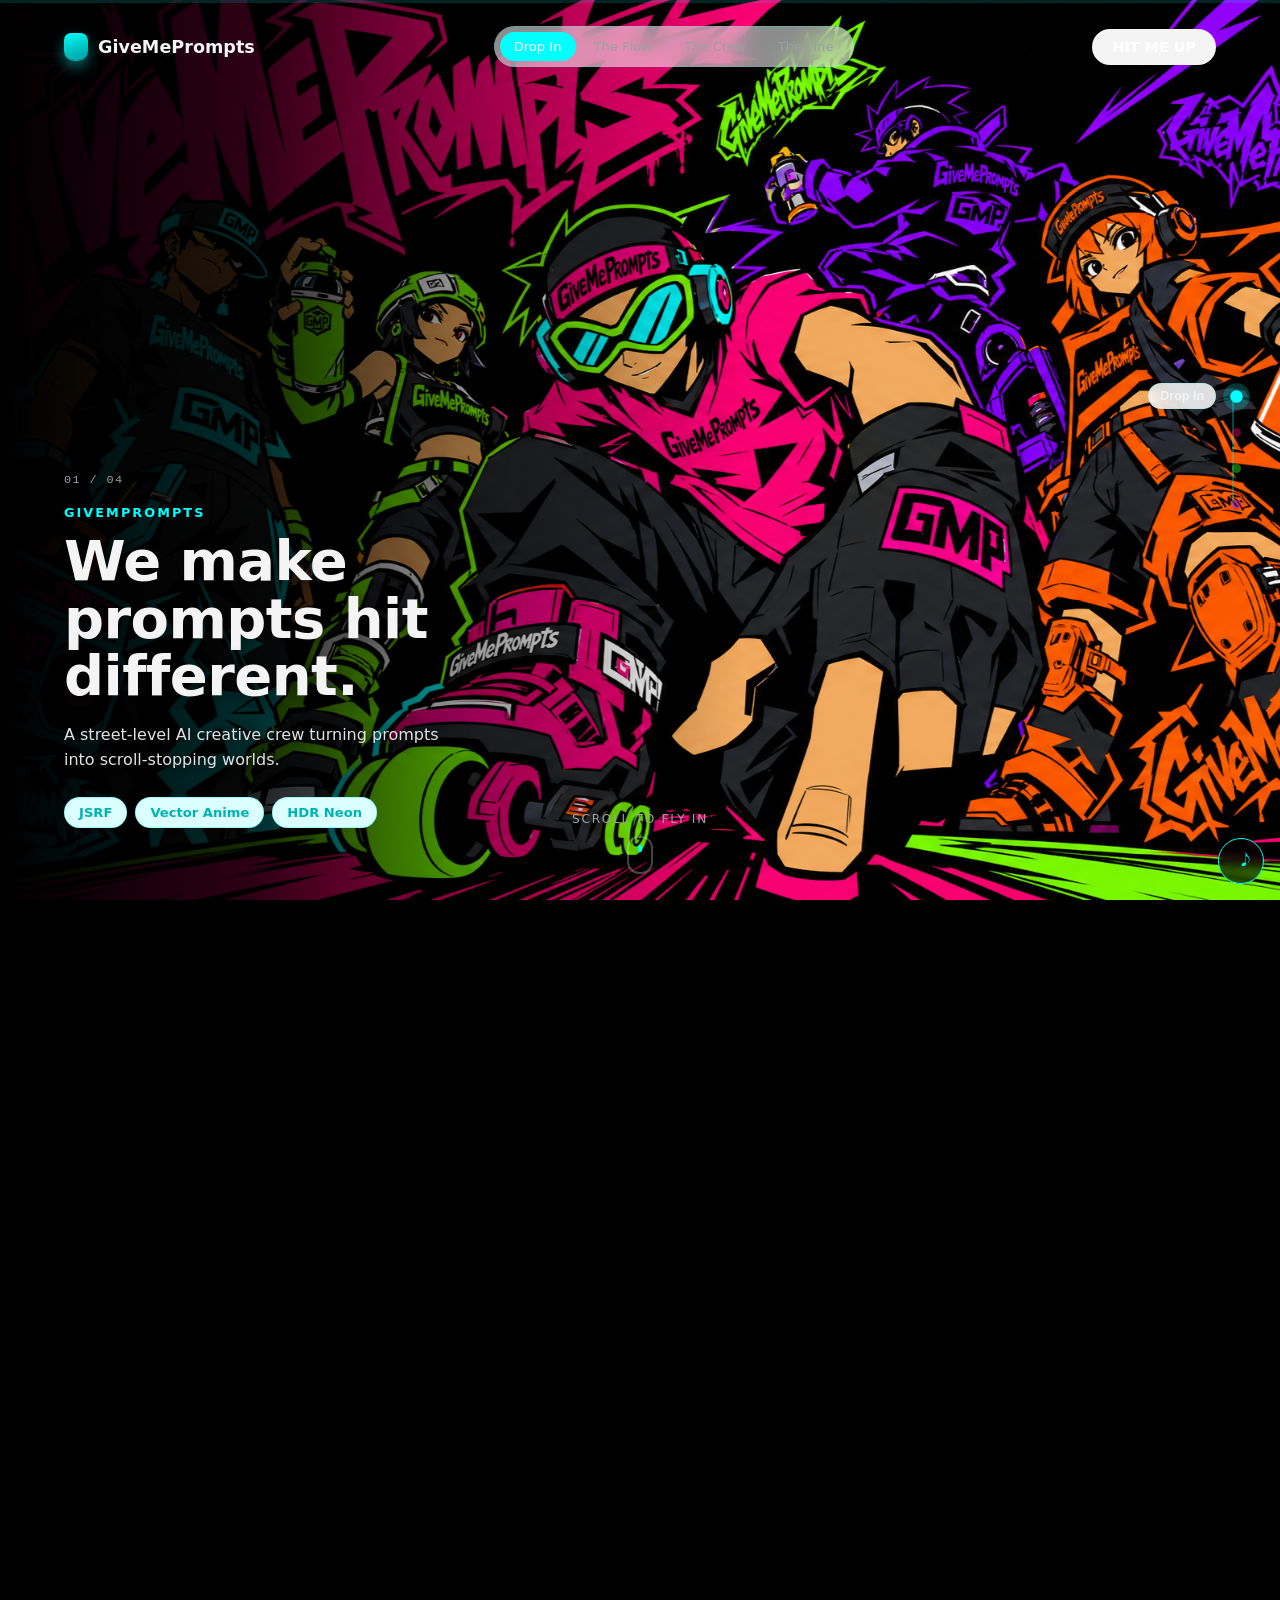
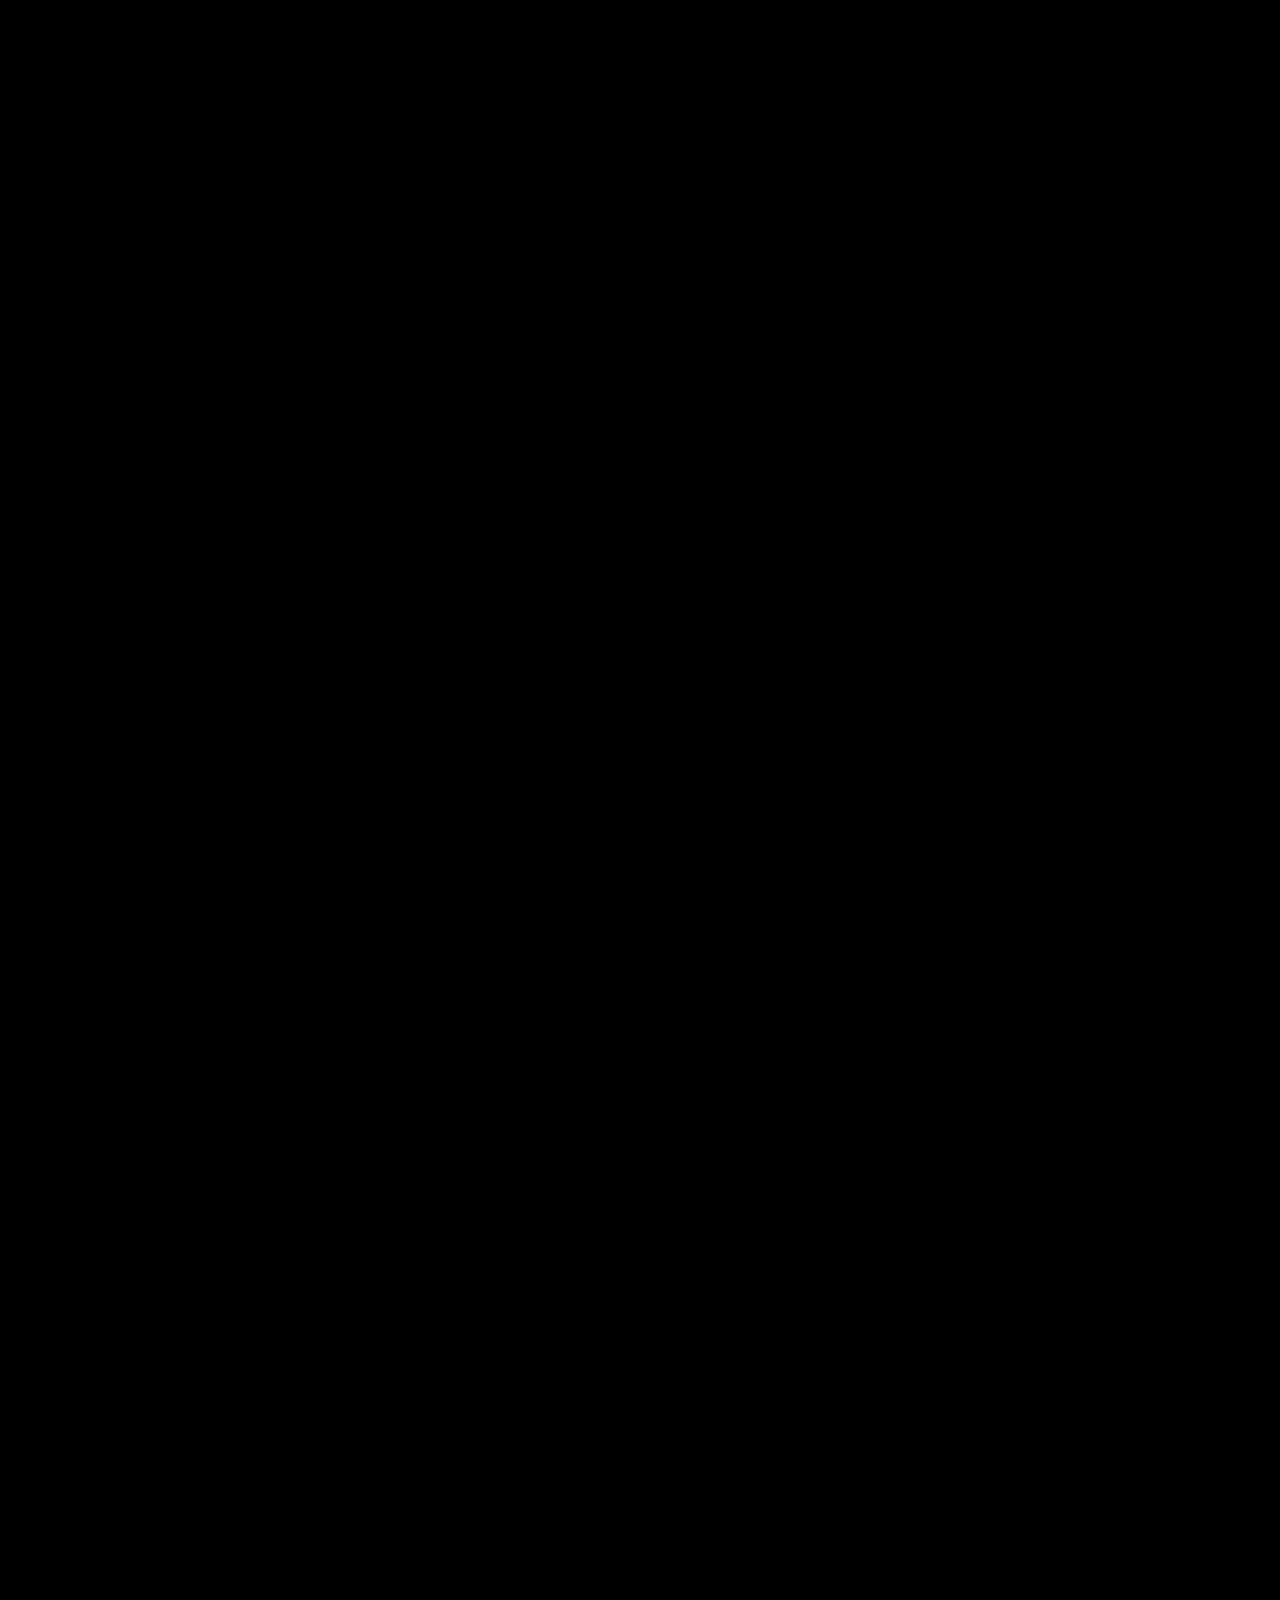
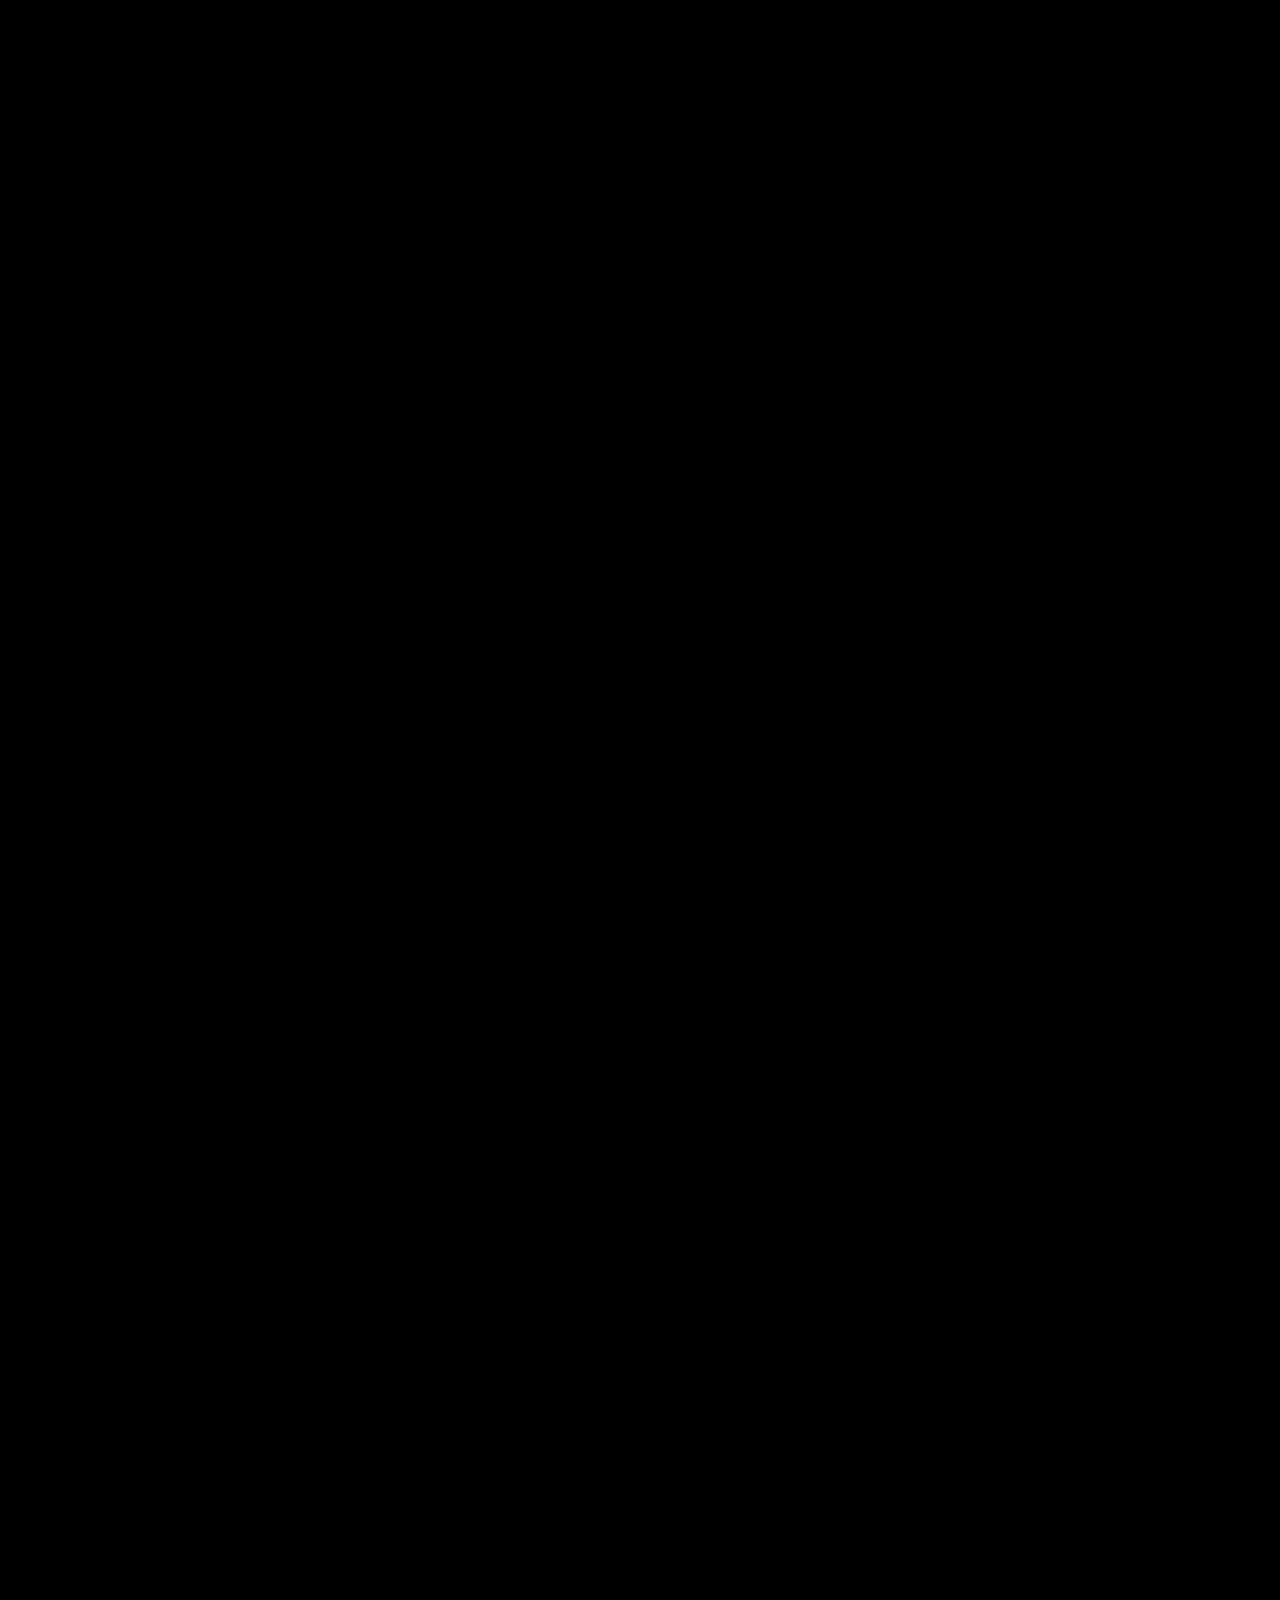
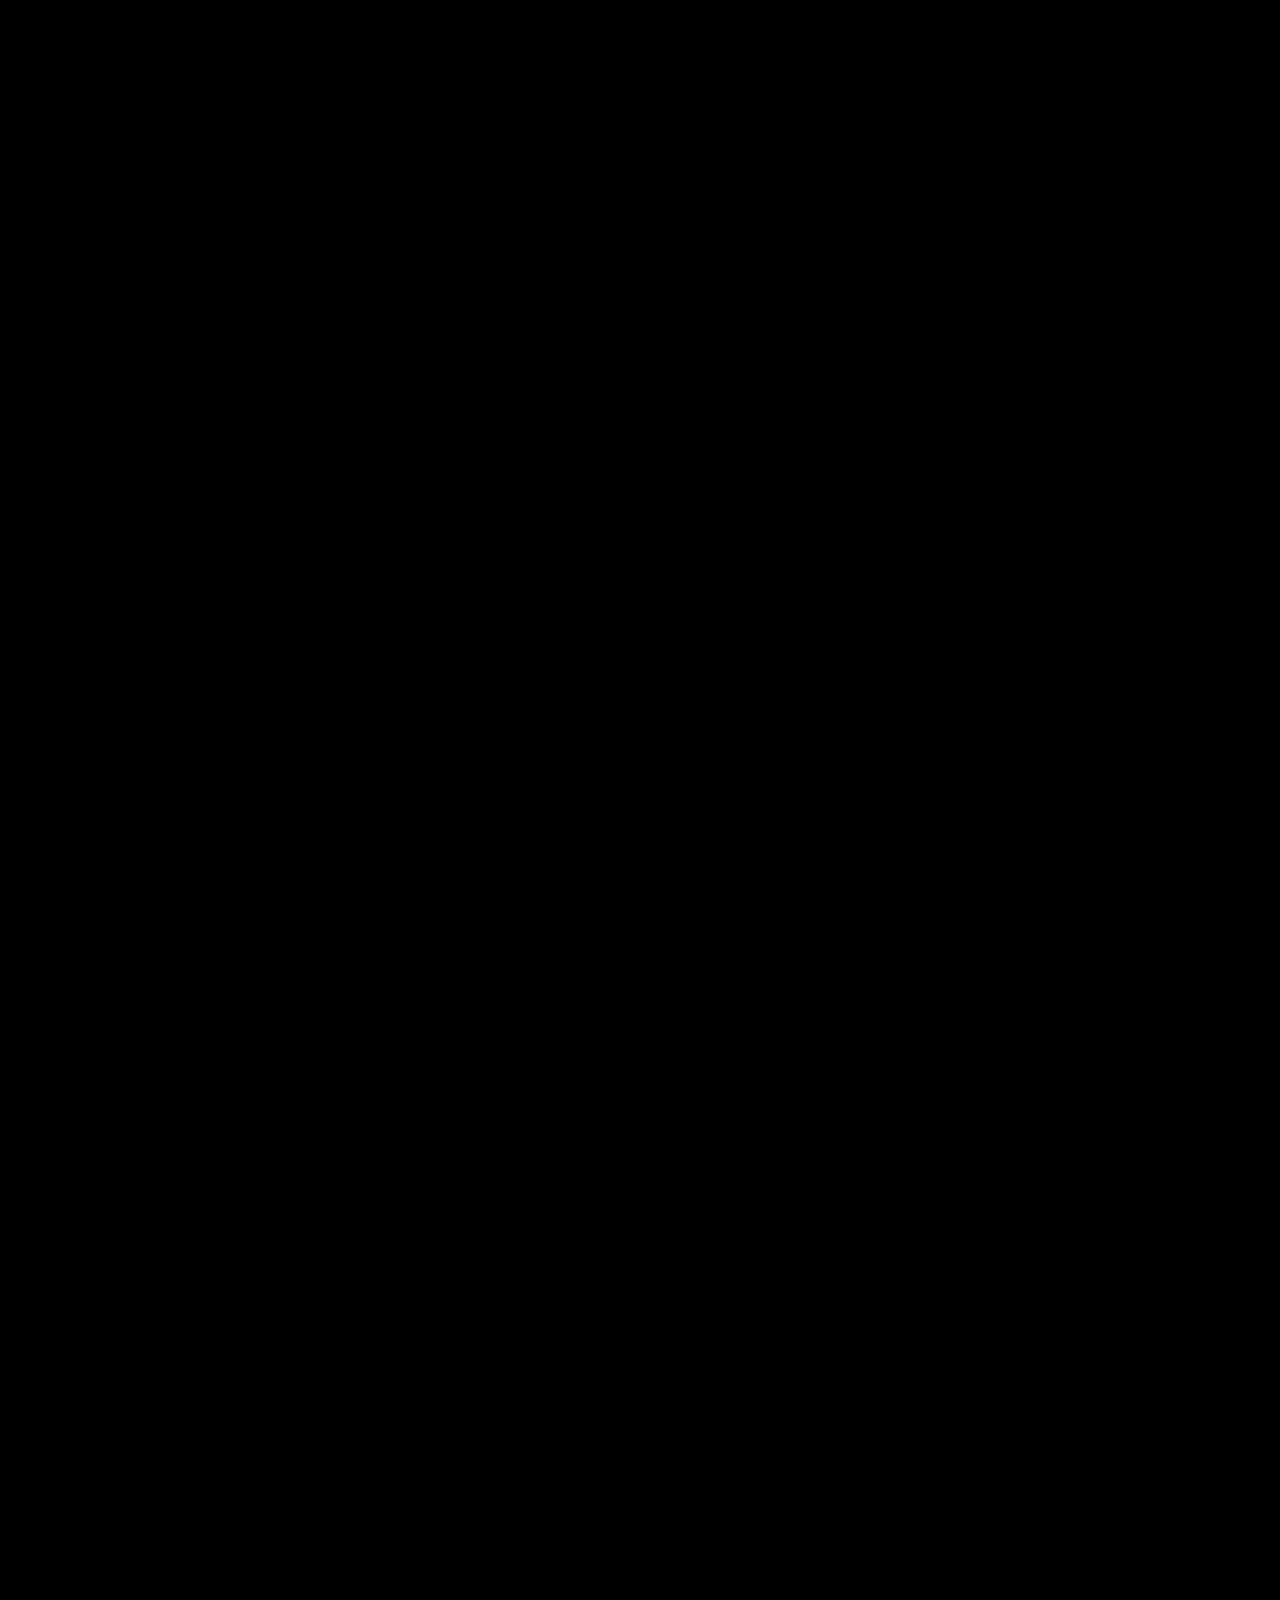
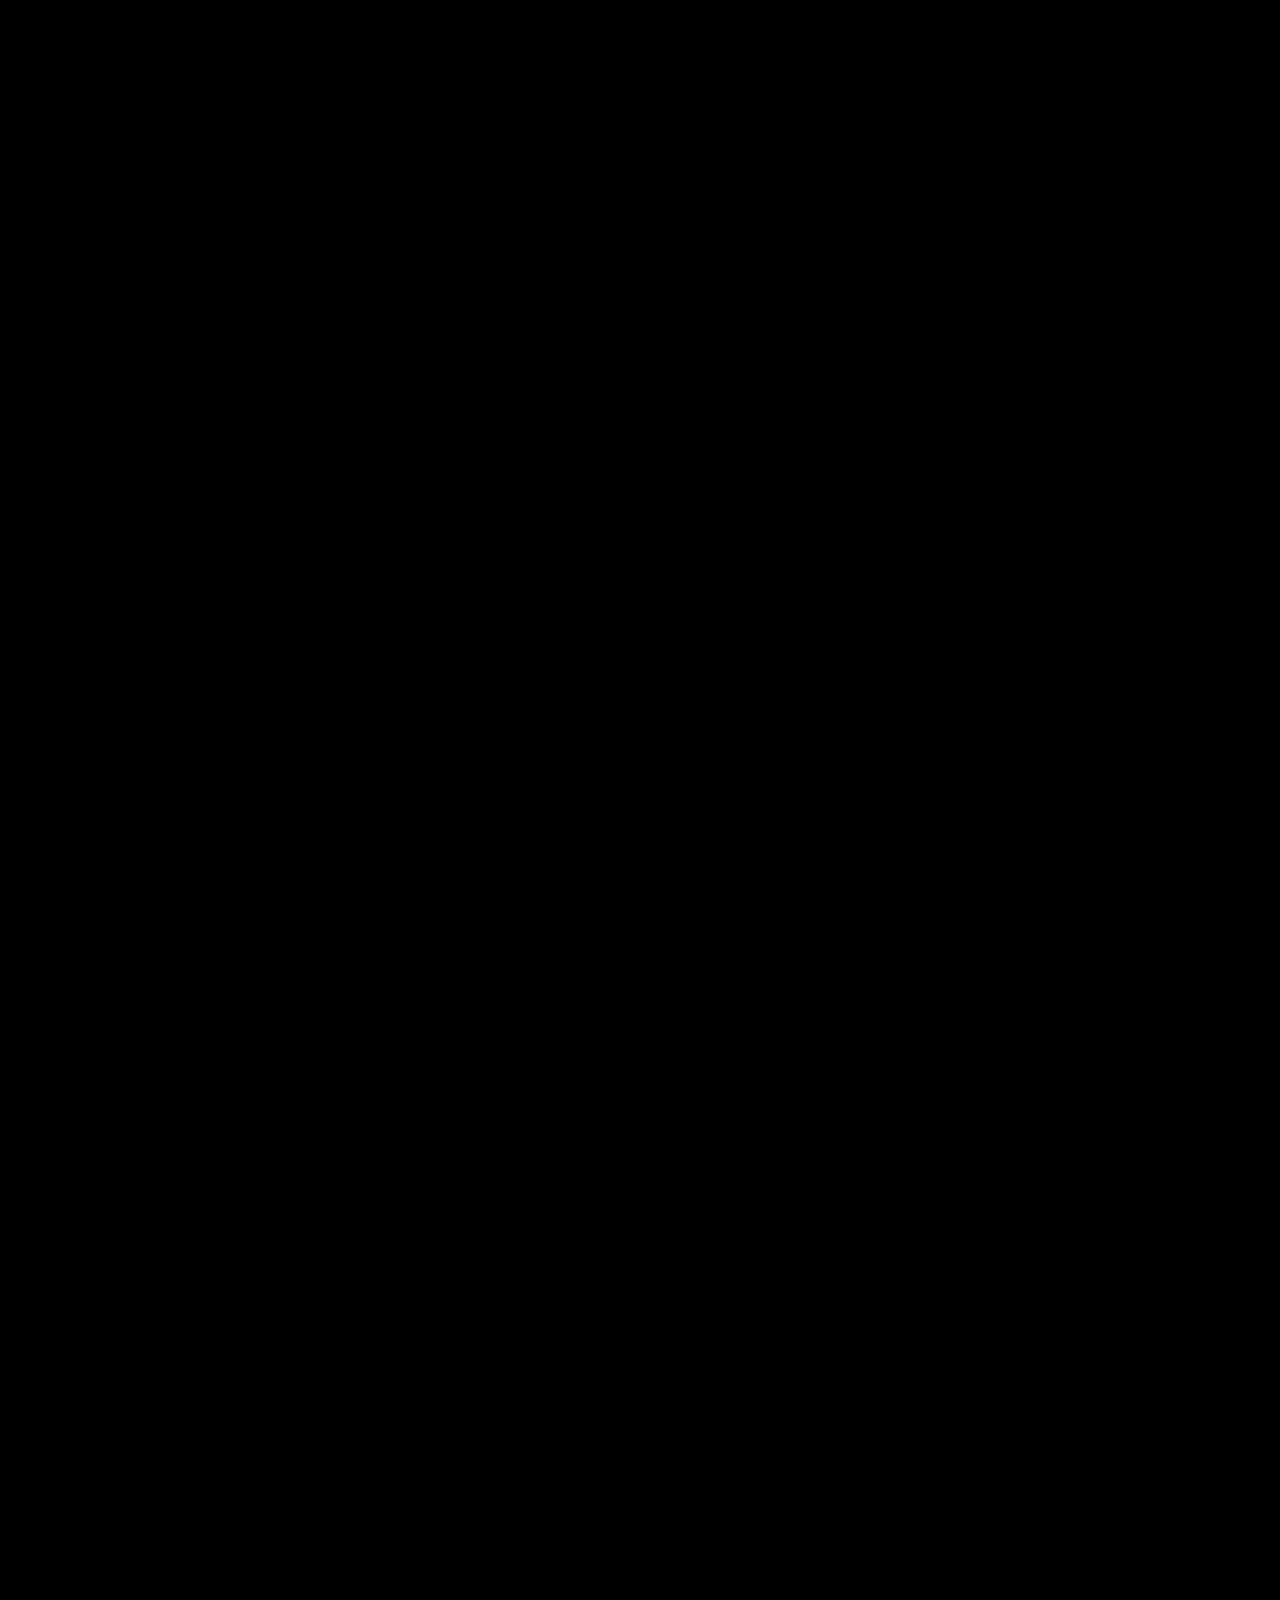
==== index.html @ 22291feb "GiveMePrompts JSRF ScrollWorld — initial build" ====
<!doctype html>
<html lang="en">
<head>
  <meta charset="utf-8" />
  <meta name="viewport" content="width=device-width, initial-scale=1, viewport-fit=cover" />
  <title>GiveMePrompts — tap in</title>
  <meta name="description" content="Scroll to fly through the world of GiveMePrompts. JSRF energy, HDR neons on pure black." />
  <style>
    :root, .sw-root {
      --sw-bg: #000000;          /* pure black — neons burn off it */
      --sw-ink: #F4F4F4;
      --sw-ink-soft: #9aa0a6;
      --sw-accent: #00FFFF;      /* per-section accents override at runtime */
    }
    /* background audio control */
    #sw-audio-toggle {
      position: fixed; right: 16px; bottom: 16px; z-index: 60;
      width: 44px; height: 44px; border-radius: 999px;
      background: rgba(0,0,0,.55); border: 1px solid #00FFFF;
      color: #00FFFF; font-size: 18px; line-height: 42px; text-align: center;
      cursor: pointer; user-select: none; backdrop-filter: blur(4px);
    }
  </style>
</head>
<body>
  <div id="top"></div>
  <div id="world"></div>

  <audio id="sw-track" src="assets/audio/track.mp3" loop preload="auto"></audio>
  <div id="sw-audio-toggle" title="sound on/off">&#119136;</div>

  <script src="scrub-engine.js"></script>
  <script>
    mountScrollWorld(document.getElementById('world'), {
      brand: { name: 'GiveMePrompts', href: '#top' },
      cta: { label: 'HIT ME UP', href: 'https://instagram.com/GiveMePrompts' },
      hint: 'scroll to fly in',
      diveScroll: 1.3,
      connScroll: 0.9,
      atmosphere: false,   // keep the void pure black
      sections: [
        {
          id: 'hero', label: 'Drop In',
          still: 'assets/stills/s1.png',
          clip: 'assets/vid/d1.mp4',
          accent: '#00FFFF',
          eyebrow: 'GIVEMPROMPTS',
          title: 'We make prompts hit different.',
          body: 'A street-level AI creative crew turning prompts into scroll-stopping worlds.',
          tags: ['JSRF', 'Vector Anime', 'HDR Neon'],
        },
        {
          id: 'flow', label: 'The Flow',
          still: 'assets/stills/s2.png',
          clip: 'assets/vid/d2.mp4',
          accent: '#FF006E',
          eyebrow: 'THE LAB',
          title: 'Prompt labs. Style vaults. Crew walls.',
          body: 'Every world starts as a spark — we engineer it into a universe.',
          tags: ['Prompt Engineering', 'Style Systems'],
        },
        {
          id: 'crew', label: 'The Crew',
          still: 'assets/stills/s3.png',
          clip: 'assets/vid/d3.mp4',
          accent: '#39FF14',
          eyebrow: 'THE CREW',
          title: 'Built by people who get it.',
          body: 'Operators, promptsmiths, and vision — tapped into the same signal.',
          tags: ['Tha WOLF', 'GiveMePrompts', 'BLAQUE'],
        },
        {
          id: 'line', label: 'The Line',
          still: 'assets/stills/s4.png',
          clip: 'assets/vid/d4.mp4',
          accent: '#8B00FF',
          eyebrow: 'THE LINE',
          title: 'Your world is one prompt away.',
          body: 'Tap in. Tell us the vision. We build the scroll-stopping reality.',
          tags: [],
          cta: { primary: { label: 'HIT ME UP', href: 'https://instagram.com/GiveMePrompts' },
                 secondary: { label: 'Back to top', href: '#top' } },
        },
      ],
      connectors: [
        'assets/vid/c12.mp4',
        'assets/vid/c23.mp4',
        'assets/vid/c34.mp4',
      ],
    });

    // Background track: start on first interaction (autoplay policy), toggle on click.
    (function () {
      var audio = document.getElementById('sw-track');
      var btn = document.getElementById('sw-audio-toggle');
      audio.volume = 0.5;
      var started = false;
      function startOnce() {
        if (started) return; started = true;
        audio.play().catch(function () {});
      }
      window.addEventListener('scroll', startOnce, { once: true, passive: true });
      window.addEventListener('pointerdown', startOnce, { once: true });
      window.addEventListener('keydown', startOnce, { once: true });
      btn.addEventListener('click', function (e) {
        e.stopPropagation();
        if (audio.paused) { audio.play().catch(function () {}); btn.style.opacity = '1'; }
        else { audio.pause(); btn.style.opacity = '0.45'; }
      });
    })();
  </script>
</body>
</html>
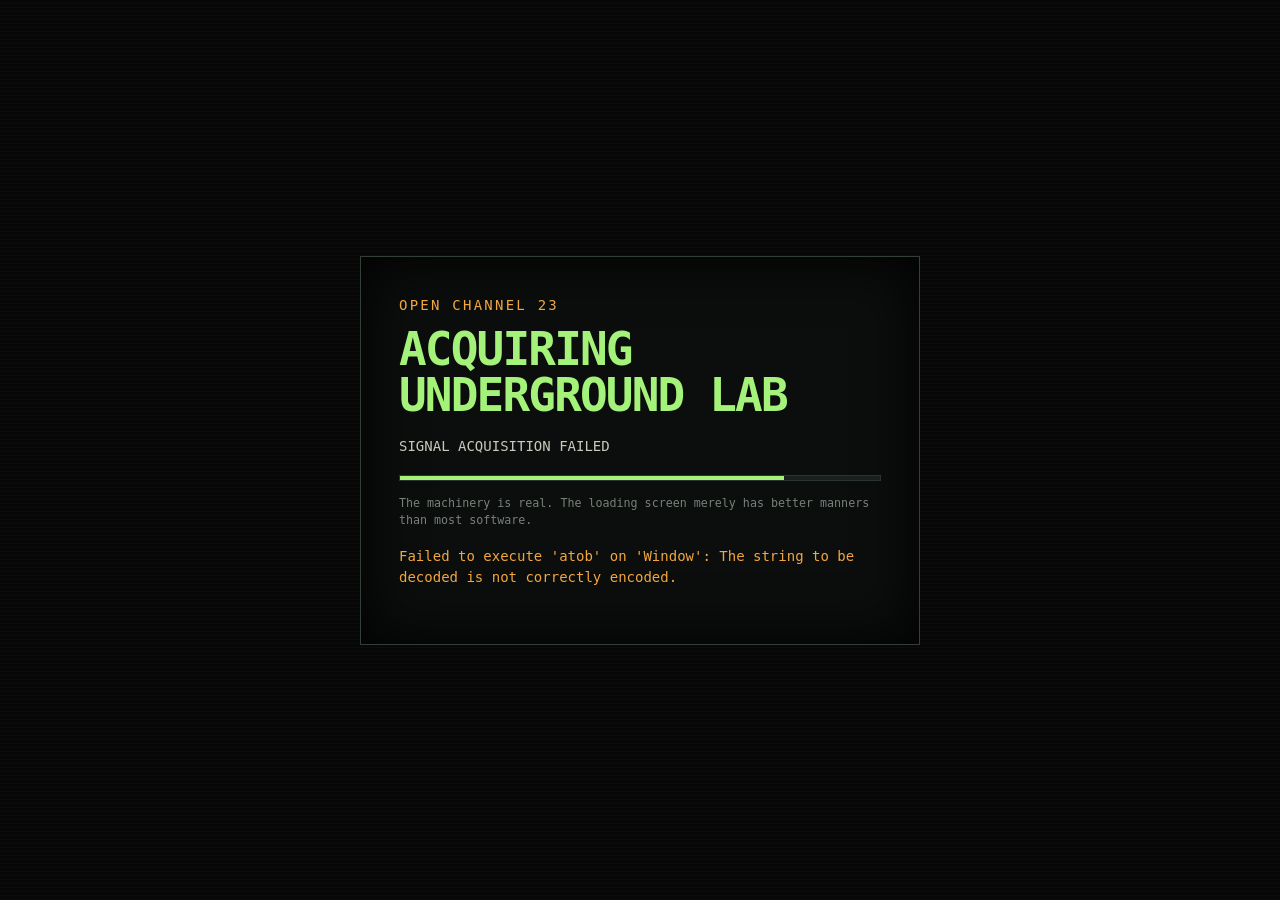
==== commit 61834533: "Deploy GiveMePrompts underground laboratory" ====
--- a/index.html
+++ b/index.html
@@ -1,112 +1,70 @@
 <!doctype html>
 <html lang="en">
 <head>
-  <meta charset="utf-8" />
-  <meta name="viewport" content="width=device-width, initial-scale=1, viewport-fit=cover" />
-  <title>GiveMePrompts — tap in</title>
-  <meta name="description" content="Scroll to fly through the world of GiveMePrompts. JSRF energy, HDR neons on pure black." />
+  <meta charset="utf-8">
+  <meta name="viewport" content="width=device-width,initial-scale=1,viewport-fit=cover">
+  <meta name="theme-color" content="#070707">
+  <meta name="description" content="GiveMePrompts underground prompt laboratory and playable signal-defense arcade experience.">
+  <title>GiveMePrompts // Acquiring Signal</title>
   <style>
-    :root, .sw-root {
-      --sw-bg: #000000;          /* pure black — neons burn off it */
-      --sw-ink: #F4F4F4;
-      --sw-ink-soft: #9aa0a6;
-      --sw-accent: #00FFFF;      /* per-section accents override at runtime */
-    }
-    /* background audio control */
-    #sw-audio-toggle {
-      position: fixed; right: 16px; bottom: 16px; z-index: 60;
-      width: 44px; height: 44px; border-radius: 999px;
-      background: rgba(0,0,0,.55); border: 1px solid #00FFFF;
-      color: #00FFFF; font-size: 18px; line-height: 42px; text-align: center;
-      cursor: pointer; user-select: none; backdrop-filter: blur(4px);
-    }
+    *{box-sizing:border-box}
+    html,body{margin:0;min-height:100%;background:#070707;color:#a5f27a;font:14px/1.5 ui-monospace,SFMono-Regular,Menlo,Monaco,Consolas,monospace}
+    body{background-image:repeating-linear-gradient(0deg,rgba(255,255,255,.018) 0,rgba(255,255,255,.018) 1px,transparent 1px,transparent 4px)}
+    main{min-height:100vh;display:grid;place-items:center;padding:24px}
+    section{width:min(560px,100%);border:1px solid #344036;background:#0b0e0c;padding:clamp(22px,5vw,38px);box-shadow:inset 0 0 60px #000}
+    .channel{margin:0 0 10px;color:#f2a640;letter-spacing:.16em}
+    h1{font-size:clamp(24px,6vw,46px);line-height:1;margin:0 0 18px;letter-spacing:-.04em}
+    p{color:#c8c8bf;margin:0 0 18px}
+    .track{height:6px;background:#1a211c;overflow:hidden;border:1px solid #2b342e}
+    .bar{height:100%;width:8%;background:#a5f27a;transition:width .18s ease}
+    small{display:block;margin-top:14px;color:#788078}
+    .error{color:#f2a640;margin-top:16px}
   </style>
 </head>
 <body>
-  <div id="top"></div>
-  <div id="world"></div>
-
-  <audio id="sw-track" src="assets/audio/track.mp3" loop preload="auto"></audio>
-  <div id="sw-audio-toggle" title="sound on/off">&#119136;</div>
-
-  <script src="scrub-engine.js"></script>
+  <main>
+    <section aria-live="polite">
+      <p class="channel">OPEN CHANNEL 23</p>
+      <h1>ACQUIRING UNDERGROUND LAB</h1>
+      <p id="status">ROUTING SIX-PART SIGNAL</p>
+      <div class="track" aria-label="Loading progress"><div class="bar" id="bar"></div></div>
+      <small>The machinery is real. The loading screen merely has better manners than most software.</small>
+    </section>
+  </main>
   <script>
-    mountScrollWorld(document.getElementById('world'), {
-      brand: { name: 'GiveMePrompts', href: '#top' },
-      cta: { label: 'HIT ME UP', href: 'https://instagram.com/GiveMePrompts' },
-      hint: 'scroll to fly in',
-      diveScroll: 1.3,
-      connScroll: 0.9,
-      atmosphere: false,   // keep the void pure black
-      sections: [
-        {
-          id: 'hero', label: 'Drop In',
-          still: 'assets/stills/s1.png',
-          clip: 'assets/vid/d1.mp4',
-          accent: '#00FFFF',
-          eyebrow: 'GIVEMPROMPTS',
-          title: 'We make prompts hit different.',
-          body: 'A street-level AI creative crew turning prompts into scroll-stopping worlds.',
-          tags: ['JSRF', 'Vector Anime', 'HDR Neon'],
-        },
-        {
-          id: 'flow', label: 'The Flow',
-          still: 'assets/stills/s2.png',
-          clip: 'assets/vid/d2.mp4',
-          accent: '#FF006E',
-          eyebrow: 'THE LAB',
-          title: 'Prompt labs. Style vaults. Crew walls.',
-          body: 'Every world starts as a spark — we engineer it into a universe.',
-          tags: ['Prompt Engineering', 'Style Systems'],
-        },
-        {
-          id: 'crew', label: 'The Crew',
-          still: 'assets/stills/s3.png',
-          clip: 'assets/vid/d3.mp4',
-          accent: '#39FF14',
-          eyebrow: 'THE CREW',
-          title: 'Built by people who get it.',
-          body: 'Operators, promptsmiths, and vision — tapped into the same signal.',
-          tags: ['Tha WOLF', 'GiveMePrompts', 'BLAQUE'],
-        },
-        {
-          id: 'line', label: 'The Line',
-          still: 'assets/stills/s4.png',
-          clip: 'assets/vid/d4.mp4',
-          accent: '#8B00FF',
-          eyebrow: 'THE LINE',
-          title: 'Your world is one prompt away.',
-          body: 'Tap in. Tell us the vision. We build the scroll-stopping reality.',
-          tags: [],
-          cta: { primary: { label: 'HIT ME UP', href: 'https://instagram.com/GiveMePrompts' },
-                 secondary: { label: 'Back to top', href: '#top' } },
-        },
-      ],
-      connectors: [
-        'assets/vid/c12.mp4',
-        'assets/vid/c23.mp4',
-        'assets/vid/c34.mp4',
-      ],
-    });
-
-    // Background track: start on first interaction (autoplay policy), toggle on click.
-    (function () {
-      var audio = document.getElementById('sw-track');
-      var btn = document.getElementById('sw-audio-toggle');
-      audio.volume = 0.5;
-      var started = false;
-      function startOnce() {
-        if (started) return; started = true;
-        audio.play().catch(function () {});
+    (async()=>{
+      const status=document.getElementById('status');
+      const bar=document.getElementById('bar');
+      try{
+        if(!('DecompressionStream' in window)){
+          throw new Error('This browser is too old to decode the laboratory signal. Use a current Safari, Chrome, Firefox, or Edge release.');
+        }
+        const urls=Array.from({length:6},(_,i)=>`./payload/part-${String(i).padStart(2,'0')}.txt`);
+        const parts=[];
+        for(let i=0;i<urls.length;i++){
+          const response=await fetch(urls[i],{cache:'no-store'});
+          if(!response.ok) throw new Error(`Signal segment ${i+1} failed with status ${response.status}.`);
+          parts.push((await response.text()).trim());
+          bar.style.width=`${8+((i+1)/urls.length)*72}%`;
+          status.textContent=`ACQUIRED SIGNAL PART ${i+1} / ${urls.length}`;
+        }
+        const binary=atob(parts.join(''));
+        const compressed=Uint8Array.from(binary,character=>character.charCodeAt(0));
+        const stream=new Blob([compressed]).stream().pipeThrough(new DecompressionStream('gzip'));
+        const html=await new Response(stream).text();
+        if(!html.startsWith('<!doctype html>')) throw new Error('Decoded signal failed integrity inspection.');
+        bar.style.width='100%';
+        status.textContent='SIGNAL LOCKED';
+        document.open();
+        document.write(html);
+        document.close();
+      }catch(error){
+        status.textContent='SIGNAL ACQUISITION FAILED';
+        const message=document.createElement('p');
+        message.className='error';
+        message.textContent=error instanceof Error?error.message:String(error);
+        document.querySelector('section').appendChild(message);
       }
-      window.addEventListener('scroll', startOnce, { once: true, passive: true });
-      window.addEventListener('pointerdown', startOnce, { once: true });
-      window.addEventListener('keydown', startOnce, { once: true });
-      btn.addEventListener('click', function (e) {
-        e.stopPropagation();
-        if (audio.paused) { audio.play().catch(function () {}); btn.style.opacity = '1'; }
-        else { audio.pause(); btn.style.opacity = '0.45'; }
-      });
     })();
   </script>
 </body>
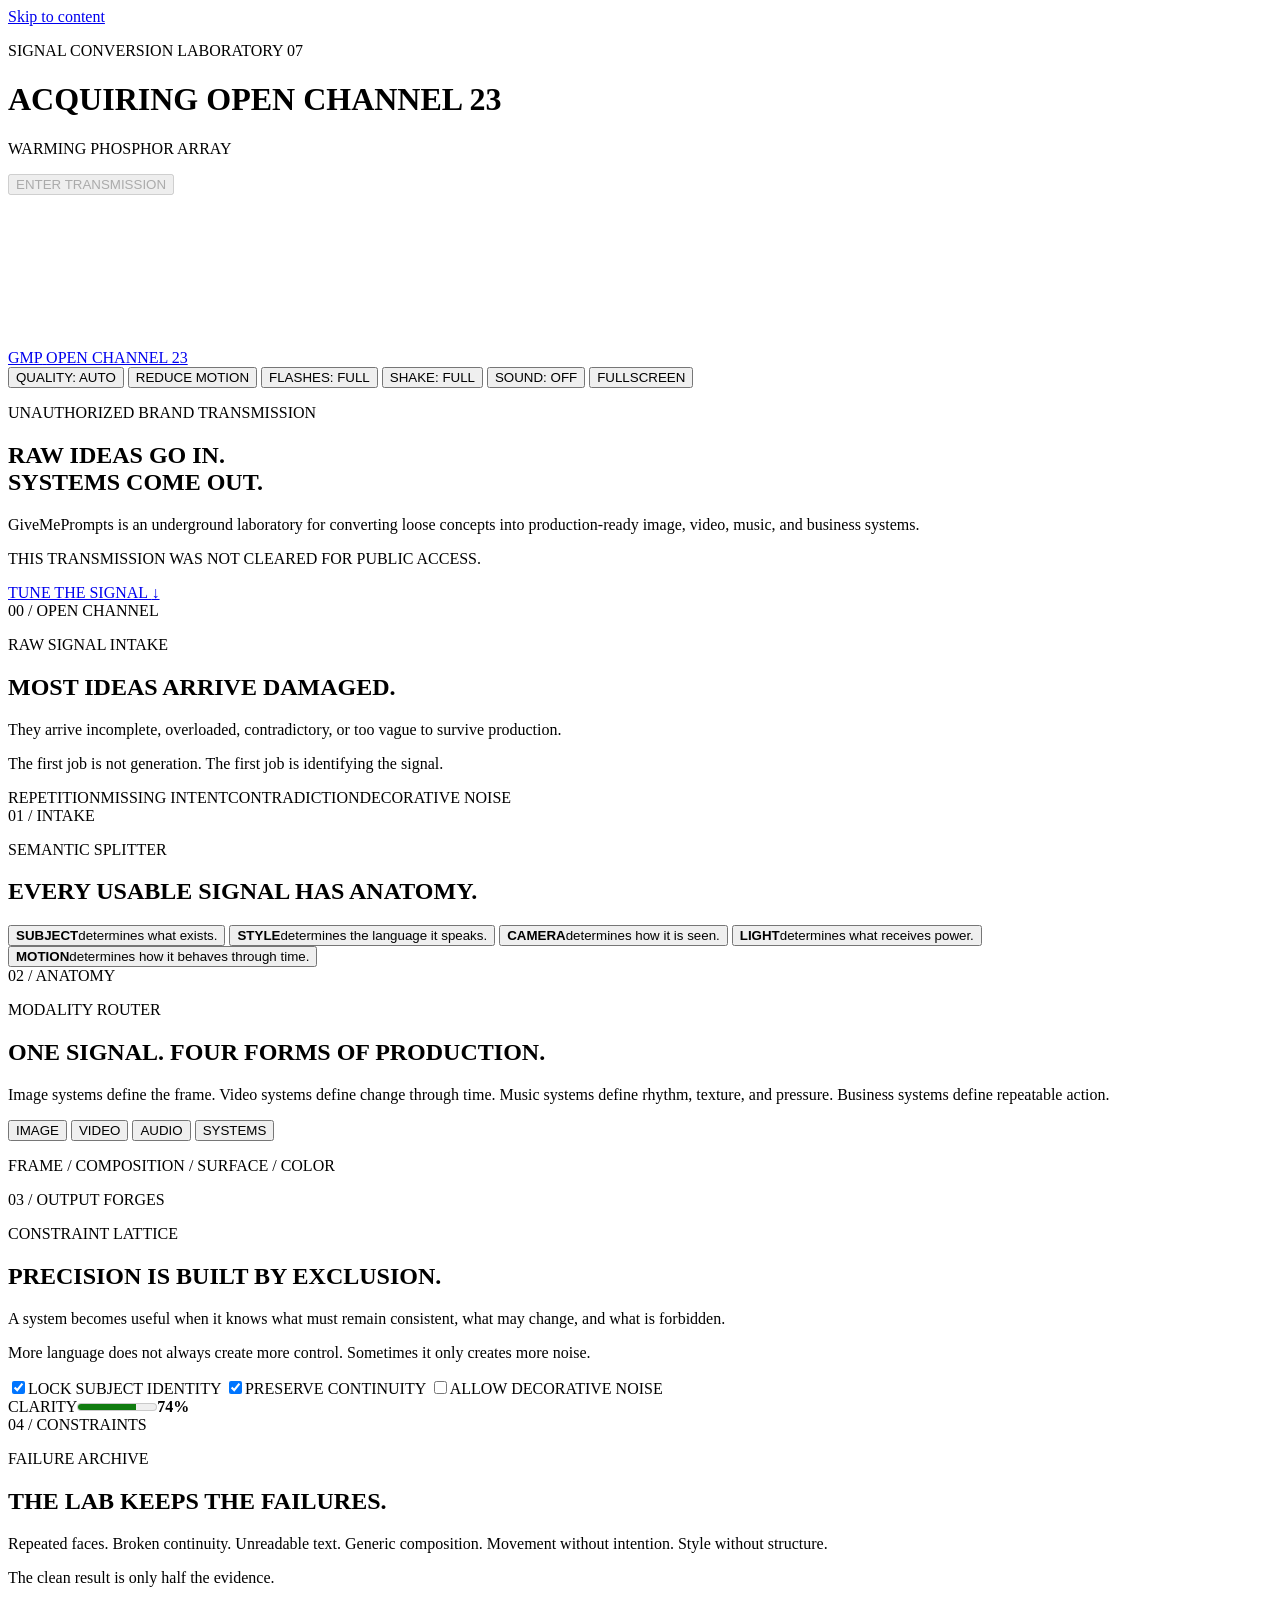
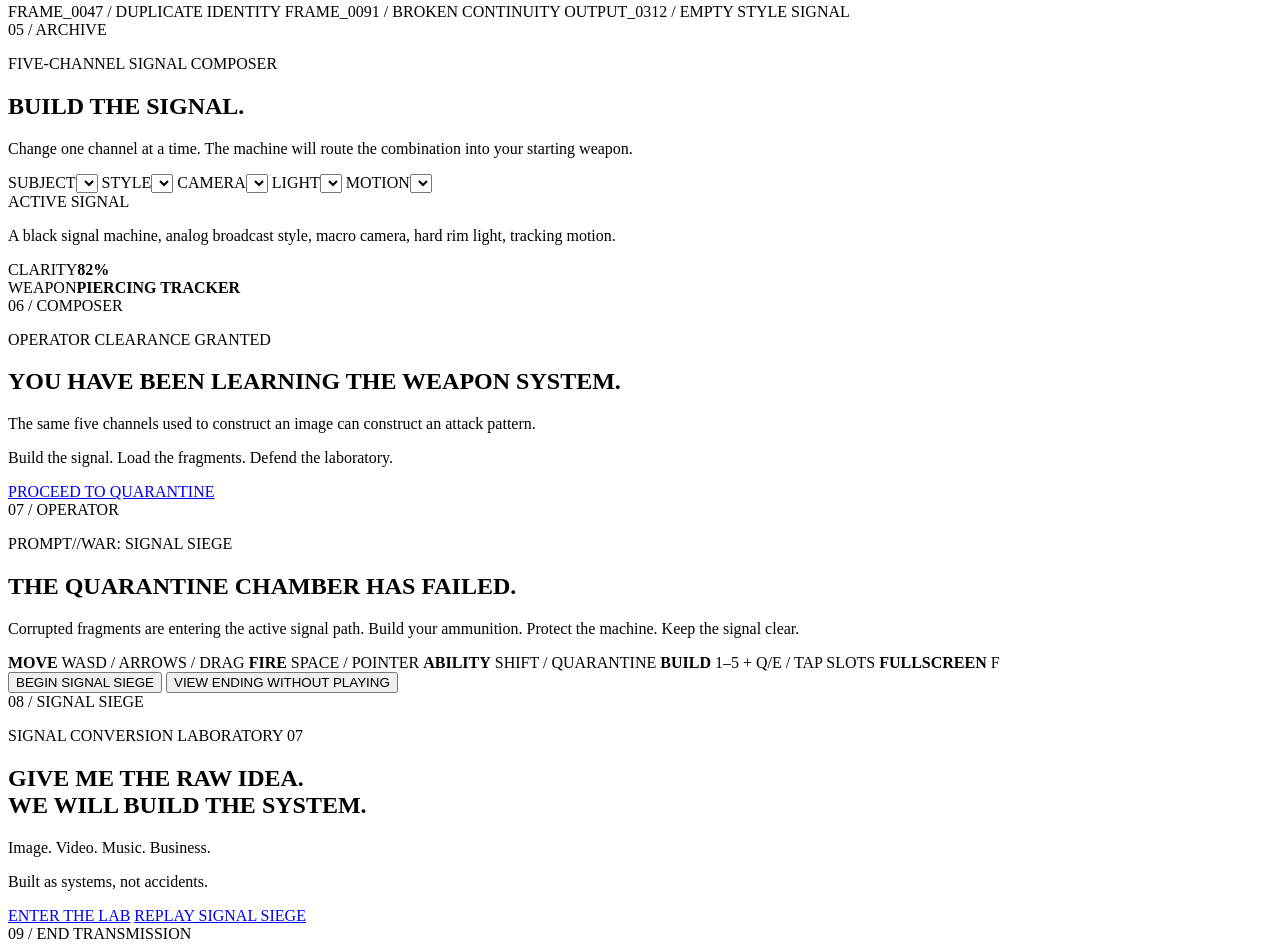
==== commit e641731c: "Replace payload loader with direct laboratory site" ====
--- a/index.html
+++ b/index.html
@@ -2,70 +2,256 @@
 <html lang="en">
 <head>
   <meta charset="utf-8">
-  <meta name="viewport" content="width=device-width,initial-scale=1,viewport-fit=cover">
-  <meta name="theme-color" content="#070707">
-  <meta name="description" content="GiveMePrompts underground prompt laboratory and playable signal-defense arcade experience.">
-  <title>GiveMePrompts // Acquiring Signal</title>
-  <style>
-    *{box-sizing:border-box}
-    html,body{margin:0;min-height:100%;background:#070707;color:#a5f27a;font:14px/1.5 ui-monospace,SFMono-Regular,Menlo,Monaco,Consolas,monospace}
-    body{background-image:repeating-linear-gradient(0deg,rgba(255,255,255,.018) 0,rgba(255,255,255,.018) 1px,transparent 1px,transparent 4px)}
-    main{min-height:100vh;display:grid;place-items:center;padding:24px}
-    section{width:min(560px,100%);border:1px solid #344036;background:#0b0e0c;padding:clamp(22px,5vw,38px);box-shadow:inset 0 0 60px #000}
-    .channel{margin:0 0 10px;color:#f2a640;letter-spacing:.16em}
-    h1{font-size:clamp(24px,6vw,46px);line-height:1;margin:0 0 18px;letter-spacing:-.04em}
-    p{color:#c8c8bf;margin:0 0 18px}
-    .track{height:6px;background:#1a211c;overflow:hidden;border:1px solid #2b342e}
-    .bar{height:100%;width:8%;background:#a5f27a;transition:width .18s ease}
-    small{display:block;margin-top:14px;color:#788078}
-    .error{color:#f2a640;margin-top:16px}
-  </style>
+  <meta name="viewport" content="width=device-width, initial-scale=1, viewport-fit=cover">
+  <meta name="theme-color" content="#070807">
+  <meta name="description" content="GiveMePrompts: an underground prompt laboratory where raw ideas become image, video, music, and business systems.">
+  <title>GiveMePrompts // Underground Prompt Laboratory</title>
+  <link rel="stylesheet" href="./styles.css">
+  <script type="importmap">
+  {
+    "imports": {
+      "three": "https://cdn.jsdelivr.net/npm/three@0.185.1/build/three.webgpu.js",
+      "three/webgpu": "https://cdn.jsdelivr.net/npm/three@0.185.1/build/three.webgpu.js",
+      "three/addons/": "https://cdn.jsdelivr.net/npm/three@0.185.1/examples/jsm/"
+    }
+  }
+  </script>
 </head>
 <body>
-  <main>
-    <section aria-live="polite">
-      <p class="channel">OPEN CHANNEL 23</p>
-      <h1>ACQUIRING UNDERGROUND LAB</h1>
-      <p id="status">ROUTING SIX-PART SIGNAL</p>
-      <div class="track" aria-label="Loading progress"><div class="bar" id="bar"></div></div>
-      <small>The machinery is real. The loading screen merely has better manners than most software.</small>
+  <a class="skip-link" href="#main-content">Skip to content</a>
+
+  <div id="boot" class="boot" role="status" aria-live="polite">
+    <div class="boot__frame">
+      <p class="eyebrow">SIGNAL CONVERSION LABORATORY 07</p>
+      <h1>ACQUIRING OPEN CHANNEL 23</h1>
+      <div class="boot__track" aria-hidden="true"><span id="bootBar"></span></div>
+      <p id="bootStatus" class="boot__status">WARMING PHOSPHOR ARRAY</p>
+      <button id="enterButton" class="button button--primary" type="button" disabled>ENTER TRANSMISSION</button>
+    </div>
+  </div>
+
+  <canvas id="scene" aria-label="Interactive three-dimensional view of the GMP-01 Prompt Synthesis Array"></canvas>
+  <div class="crt-overlay" aria-hidden="true"></div>
+  <div class="noise-overlay" aria-hidden="true"></div>
+
+  <header class="topbar">
+    <a class="brand" href="#open-channel" aria-label="GiveMePrompts home">
+      <span class="brand__mark">GMP</span>
+      <span class="brand__text">OPEN CHANNEL 23</span>
+    </a>
+    <div class="topbar__actions">
+      <button id="qualityButton" class="utility-button" type="button" aria-label="Change rendering quality">QUALITY: AUTO</button>
+      <button id="motionButton" class="utility-button" type="button" aria-pressed="false">REDUCE MOTION</button>
+      <button id="flashesButton" class="utility-button" type="button" aria-pressed="false">FLASHES: FULL</button>
+      <button id="shakeButton" class="utility-button" type="button" aria-pressed="false">SHAKE: FULL</button>
+      <button id="muteButton" class="utility-button" type="button" aria-pressed="false">SOUND: OFF</button>
+      <button id="fullscreenButton" class="utility-button" type="button">FULLSCREEN</button>
+    </div>
+  </header>
+
+  <div class="signal-rail" aria-hidden="true">
+    <span id="signalRailFill"></span>
+  </div>
+
+  <main id="main-content">
+    <section id="open-channel" class="story-section story-section--hero" data-scene="0">
+      <div class="copy copy--hero">
+        <p class="eyebrow">UNAUTHORIZED BRAND TRANSMISSION</p>
+        <h1>RAW IDEAS GO IN.<br><span>SYSTEMS COME OUT.</span></h1>
+        <p class="lede">GiveMePrompts is an underground laboratory for converting loose concepts into production-ready image, video, music, and business systems.</p>
+        <p class="warning-line">THIS TRANSMISSION WAS NOT CLEARED FOR PUBLIC ACCESS.</p>
+        <a class="scroll-cue" href="#raw-signal">TUNE THE SIGNAL <span aria-hidden="true">↓</span></a>
+      </div>
+      <div class="section-index">00 / OPEN CHANNEL</div>
+    </section>
+
+    <section id="raw-signal" class="story-section" data-scene="1">
+      <div class="copy copy--left">
+        <p class="eyebrow">RAW SIGNAL INTAKE</p>
+        <h2>MOST IDEAS ARRIVE DAMAGED.</h2>
+        <p>They arrive incomplete, overloaded, contradictory, or too vague to survive production.</p>
+        <p>The first job is not generation. The first job is identifying the signal.</p>
+        <div class="diagnostic-list" aria-label="Common prompt faults">
+          <span>REPETITION</span><span>MISSING INTENT</span><span>CONTRADICTION</span><span>DECORATIVE NOISE</span>
+        </div>
+      </div>
+      <div class="section-index">01 / INTAKE</div>
+    </section>
+
+    <section id="anatomy" class="story-section" data-scene="2">
+      <div class="copy copy--right">
+        <p class="eyebrow">SEMANTIC SPLITTER</p>
+        <h2>EVERY USABLE SIGNAL HAS ANATOMY.</h2>
+        <div class="anatomy-lines">
+          <button type="button" data-channel="subject"><b>SUBJECT</b><span>determines what exists.</span></button>
+          <button type="button" data-channel="style"><b>STYLE</b><span>determines the language it speaks.</span></button>
+          <button type="button" data-channel="camera"><b>CAMERA</b><span>determines how it is seen.</span></button>
+          <button type="button" data-channel="light"><b>LIGHT</b><span>determines what receives power.</span></button>
+          <button type="button" data-channel="motion"><b>MOTION</b><span>determines how it behaves through time.</span></button>
+        </div>
+      </div>
+      <div class="section-index">02 / ANATOMY</div>
+    </section>
+
+    <section id="forges" class="story-section" data-scene="3">
+      <div class="copy copy--left">
+        <p class="eyebrow">MODALITY ROUTER</p>
+        <h2>ONE SIGNAL. FOUR FORMS OF PRODUCTION.</h2>
+        <p>Image systems define the frame. Video systems define change through time. Music systems define rhythm, texture, and pressure. Business systems define repeatable action.</p>
+        <div class="forge-tabs" role="tablist" aria-label="Output forges">
+          <button role="tab" aria-selected="true" data-forge="0">IMAGE</button>
+          <button role="tab" aria-selected="false" data-forge="1">VIDEO</button>
+          <button role="tab" aria-selected="false" data-forge="2">AUDIO</button>
+          <button role="tab" aria-selected="false" data-forge="3">SYSTEMS</button>
+        </div>
+        <p id="forgeReadout" class="readout">FRAME / COMPOSITION / SURFACE / COLOR</p>
+      </div>
+      <div class="section-index">03 / OUTPUT FORGES</div>
+    </section>
+
+    <section id="constraints" class="story-section" data-scene="4">
+      <div class="copy copy--right">
+        <p class="eyebrow">CONSTRAINT LATTICE</p>
+        <h2>PRECISION IS BUILT BY EXCLUSION.</h2>
+        <p>A system becomes useful when it knows what must remain consistent, what may change, and what is forbidden.</p>
+        <p>More language does not always create more control. Sometimes it only creates more noise.</p>
+        <div class="constraint-panel" aria-label="Constraint resolver">
+          <label class="constraint"><input type="checkbox" checked data-constraint="identity"><span>LOCK SUBJECT IDENTITY</span></label>
+          <label class="constraint"><input type="checkbox" checked data-constraint="continuity"><span>PRESERVE CONTINUITY</span></label>
+          <label class="constraint"><input type="checkbox" data-constraint="noise"><span>ALLOW DECORATIVE NOISE</span></label>
+          <div class="clarity-meter"><span>CLARITY</span><meter id="clarityMeter" min="0" max="100" value="74">74%</meter><b id="clarityValue">74%</b></div>
+        </div>
+      </div>
+      <div class="section-index">04 / CONSTRAINTS</div>
+    </section>
+
+    <section id="archive" class="story-section story-section--quiet" data-scene="5">
+      <div class="copy copy--center">
+        <p class="eyebrow">FAILURE ARCHIVE</p>
+        <h2>THE LAB KEEPS THE FAILURES.</h2>
+        <p>Repeated faces. Broken continuity. Unreadable text. Generic composition. Movement without intention. Style without structure.</p>
+        <p>The clean result is only half the evidence.</p>
+      </div>
+      <div class="archive-strip" aria-hidden="true">
+        <span>FRAME_0047 / DUPLICATE IDENTITY</span>
+        <span>FRAME_0091 / BROKEN CONTINUITY</span>
+        <span>OUTPUT_0312 / EMPTY STYLE SIGNAL</span>
+      </div>
+      <div class="section-index">05 / ARCHIVE</div>
+    </section>
+
+    <section id="composer" class="story-section story-section--composer" data-scene="6">
+      <div class="copy copy--left copy--compact">
+        <p class="eyebrow">FIVE-CHANNEL SIGNAL COMPOSER</p>
+        <h2>BUILD THE SIGNAL.</h2>
+        <p>Change one channel at a time. The machine will route the combination into your starting weapon.</p>
+      </div>
+
+      <div class="composer" aria-label="Prompt signal composer">
+        <div class="composer__slots">
+          <label>SUBJECT<select data-compose="subject"></select></label>
+          <label>STYLE<select data-compose="style"></select></label>
+          <label>CAMERA<select data-compose="camera"></select></label>
+          <label>LIGHT<select data-compose="light"></select></label>
+          <label>MOTION<select data-compose="motion"></select></label>
+        </div>
+        <div class="composer__output">
+          <span>ACTIVE SIGNAL</span>
+          <p id="promptPreview">A black signal machine, analog broadcast style, macro camera, hard rim light, tracking motion.</p>
+          <div class="composer__stats">
+            <div><span>CLARITY</span><b id="composerClarity">82%</b></div>
+            <div><span>WEAPON</span><b id="weaponPreview">PIERCING TRACKER</b></div>
+          </div>
+        </div>
+      </div>
+      <div class="section-index">06 / COMPOSER</div>
+    </section>
+
+    <section id="clearance" class="story-section" data-scene="7">
+      <div class="copy copy--center copy--clearance">
+        <p class="eyebrow">OPERATOR CLEARANCE GRANTED</p>
+        <h2>YOU HAVE BEEN LEARNING THE WEAPON SYSTEM.</h2>
+        <p>The same five channels used to construct an image can construct an attack pattern.</p>
+        <p>Build the signal. Load the fragments. Defend the laboratory.</p>
+        <a class="button button--primary" href="#game">PROCEED TO QUARANTINE</a>
+      </div>
+      <div class="section-index">07 / OPERATOR</div>
+    </section>
+
+    <section id="game" class="story-section story-section--game" data-scene="8">
+      <div class="game-intro" id="gameIntro">
+        <p class="eyebrow">PROMPT//WAR: SIGNAL SIEGE</p>
+        <h2>THE QUARANTINE CHAMBER HAS FAILED.</h2>
+        <p>Corrupted fragments are entering the active signal path. Build your ammunition. Protect the machine. Keep the signal clear.</p>
+        <div class="control-grid">
+          <span><b>MOVE</b> WASD / ARROWS / DRAG</span>
+          <span><b>FIRE</b> SPACE / POINTER</span>
+          <span><b>ABILITY</b> SHIFT / QUARANTINE</span>
+          <span><b>BUILD</b> 1–5 + Q/E / TAP SLOTS</span>
+          <span><b>FULLSCREEN</b> F</span>
+        </div>
+        <div class="game-intro__actions">
+          <button id="playButton" class="button button--danger" type="button">BEGIN SIGNAL SIEGE</button>
+          <button id="viewEndingButton" class="button" type="button">VIEW ENDING WITHOUT PLAYING</button>
+        </div>
+      </div>
+
+      <div id="gameHud" class="game-hud" hidden>
+        <div class="hud-block"><span>SIGNAL</span><b id="hudHealth">100</b></div>
+        <div class="hud-block"><span>CLARITY</span><b id="hudCombo">x1.0</b></div>
+        <div class="hud-block"><span>HEAT</span><b id="hudHeat">0%</b></div>
+        <div class="hud-block"><span>WAVE</span><b id="hudWave">01</b></div>
+        <div class="hud-block"><span>SCORE</span><b id="hudScore">000000</b></div>
+        <button id="pauseButton" class="hud-button" type="button">PAUSE</button>
+        <button id="gameMuteButton" class="hud-button" type="button">MUTE</button>
+      </div>
+
+      <div id="bossIndicator" class="boss-indicator" hidden><span>DEFAULT ENGINE</span><meter id="bossMeter" min="0" max="100" value="100">100%</meter></div>
+
+      <div id="fragmentRack" class="fragment-rack" hidden aria-label="Active prompt fragments"></div>
+      <button id="abilityButton" class="ability-button" type="button" hidden>QUARANTINE</button>
+
+      <div id="pauseOverlay" class="game-overlay" hidden>
+        <p class="eyebrow">TRANSMISSION SUSPENDED</p>
+        <h2>PAUSED</h2>
+        <button id="resumeButton" class="button button--primary" type="button">RESUME</button>
+      </div>
+
+      <div id="resultsOverlay" class="game-overlay" hidden aria-live="polite">
+        <p id="resultsEyebrow" class="eyebrow">RUN COMPLETE</p>
+        <h2 id="resultsTitle">SIGNAL RESTORED</h2>
+        <p id="resultsCopy">The system became powerful when the signal became deliberate.</p>
+        <div class="results-stats">
+          <div><span>SCORE</span><b id="resultScore">000000</b></div>
+          <div><span>BEST</span><b id="bestScore">000000</b></div>
+        </div>
+        <div class="game-intro__actions">
+          <button id="restartButton" class="button button--danger" type="button">TRANSMIT AGAIN</button>
+          <button id="returnButton" class="button" type="button">RETURN TO EXPERIENCE</button>
+        </div>
+      </div>
+
+      <div class="section-index">08 / SIGNAL SIEGE</div>
+    </section>
+
+    <section id="ending" class="story-section story-section--ending" data-scene="9">
+      <div class="copy copy--center">
+        <p class="eyebrow">SIGNAL CONVERSION LABORATORY 07</p>
+        <h2>GIVE ME THE RAW IDEA.<br><span>WE WILL BUILD THE SYSTEM.</span></h2>
+        <p>Image. Video. Music. Business.</p>
+        <p>Built as systems, not accidents.</p>
+        <div class="ending-actions">
+          <a class="button button--primary" href="#open-channel">ENTER THE LAB</a>
+          <a class="button" href="#game">REPLAY SIGNAL SIEGE</a>
+        </div>
+      </div>
+      <div class="section-index">09 / END TRANSMISSION</div>
     </section>
   </main>
-  <script>
-    (async()=>{
-      const status=document.getElementById('status');
-      const bar=document.getElementById('bar');
-      try{
-        if(!('DecompressionStream' in window)){
-          throw new Error('This browser is too old to decode the laboratory signal. Use a current Safari, Chrome, Firefox, or Edge release.');
-        }
-        const urls=Array.from({length:6},(_,i)=>`./payload/part-${String(i).padStart(2,'0')}.txt`);
-        const parts=[];
-        for(let i=0;i<urls.length;i++){
-          const response=await fetch(urls[i],{cache:'no-store'});
-          if(!response.ok) throw new Error(`Signal segment ${i+1} failed with status ${response.status}.`);
-          parts.push((await response.text()).trim());
-          bar.style.width=`${8+((i+1)/urls.length)*72}%`;
-          status.textContent=`ACQUIRED SIGNAL PART ${i+1} / ${urls.length}`;
-        }
-        const binary=atob(parts.join(''));
-        const compressed=Uint8Array.from(binary,character=>character.charCodeAt(0));
-        const stream=new Blob([compressed]).stream().pipeThrough(new DecompressionStream('gzip'));
-        const html=await new Response(stream).text();
-        if(!html.startsWith('<!doctype html>')) throw new Error('Decoded signal failed integrity inspection.');
-        bar.style.width='100%';
-        status.textContent='SIGNAL LOCKED';
-        document.open();
-        document.write(html);
-        document.close();
-      }catch(error){
-        status.textContent='SIGNAL ACQUISITION FAILED';
-        const message=document.createElement('p');
-        message.className='error';
-        message.textContent=error instanceof Error?error.message:String(error);
-        document.querySelector('section').appendChild(message);
-      }
-    })();
-  </script>
+
+  <div id="liveStatus" class="sr-only" aria-live="polite"></div>
+  <noscript><div class="noscript">This experience requires JavaScript. The written narrative remains available in the page source, because even underground machinery must occasionally acknowledge reality.</div></noscript>
+
+  <script type="module" src="./src/main.js"></script>
 </body>
 </html>
